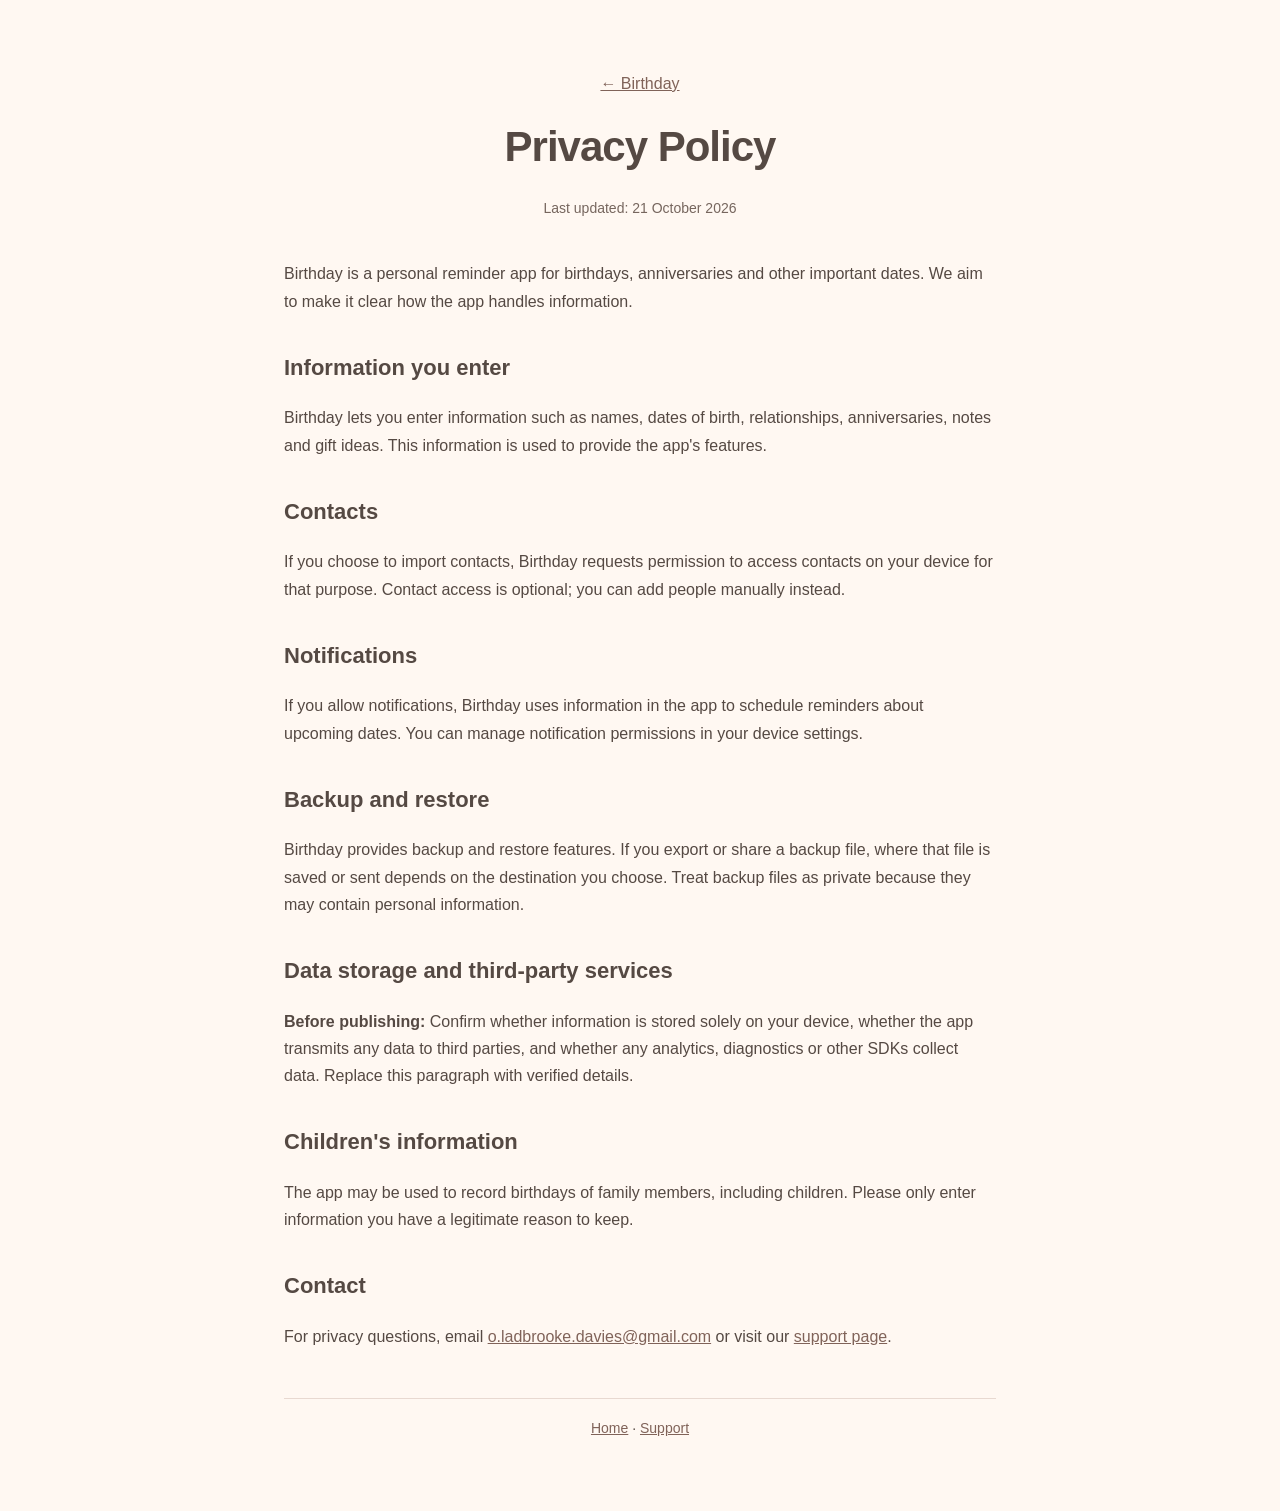
==== privacy.html @ 09cef462 "Add files via upload" ====
<!doctype html><html lang="en"><head><meta charset="utf-8"><meta name="viewport" content="width=device-width,initial-scale=1"><title>Privacy Policy — Birthday</title><link rel="stylesheet" href="style.css"></head><body><main><header><a href="index.html">← Birthday</a><h1>Privacy Policy</h1><p class="small">Last updated: 21 October 2026</p></header><p>Birthday is a personal reminder app for birthdays, anniversaries and other important dates. We aim to make it clear how the app handles information.</p><h2>Information you enter</h2><p>Birthday lets you enter information such as names, dates of birth, relationships, anniversaries, notes and gift ideas. This information is used to provide the app's features.</p><h2>Contacts</h2><p>If you choose to import contacts, Birthday requests permission to access contacts on your device for that purpose. Contact access is optional; you can add people manually instead.</p><h2>Notifications</h2><p>If you allow notifications, Birthday uses information in the app to schedule reminders about upcoming dates. You can manage notification permissions in your device settings.</p><h2>Backup and restore</h2><p>Birthday provides backup and restore features. If you export or share a backup file, where that file is saved or sent depends on the destination you choose. Treat backup files as private because they may contain personal information.</p><h2>Data storage and third-party services</h2><p><strong>Before publishing:</strong> Confirm whether information is stored solely on your device, whether the app transmits any data to third parties, and whether any analytics, diagnostics or other SDKs collect data. Replace this paragraph with verified details.</p><h2>Children's information</h2><p>The app may be used to record birthdays of family members, including children. Please only enter information you have a legitimate reason to keep.</p><h2>Contact</h2><p>For privacy questions, email <a href="mailto:o.ladbrooke.davies@gmail.com">o.ladbrooke.davies@gmail.com</a> or visit our <a href="support.html">support page</a>.</p><footer><a href="index.html">Home</a> · <a href="support.html">Support</a></footer></main></body></html>
---- style.css ----
:root{--cream:#fff8f2;--ink:#554943;--blush:#f1d9d6;--taupe:#9a8178}*{box-sizing:border-box}body{margin:0;background:var(--cream);color:var(--ink);font-family:-apple-system,BlinkMacSystemFont,'Segoe UI',sans-serif;line-height:1.7}main{max-width:760px;margin:0 auto;padding:70px 24px}header{text-align:center;margin-bottom:40px}.mark{display:inline-grid;place-items:center;background:var(--blush);border-radius:25px;width:90px;height:90px;font-size:42px}h1{font-size:42px;letter-spacing:-1px;margin:14px 0 2px}h2{font-size:22px;margin-top:34px}p,li{font-size:16px}a{color:#806359}nav{display:flex;justify-content:center;gap:25px;flex-wrap:wrap;margin-top:24px}footer{border-top:1px solid #e8d9d1;margin-top:48px;padding-top:18px;text-align:center;font-size:14px}.lead{text-align:center;font-size:20px;max-width:520px;margin:0 auto}.panel{background:#fff;border:1px solid #eee0d8;border-radius:20px;padding:22px;margin-top:36px}.small{font-size:14px;color:#76665e}
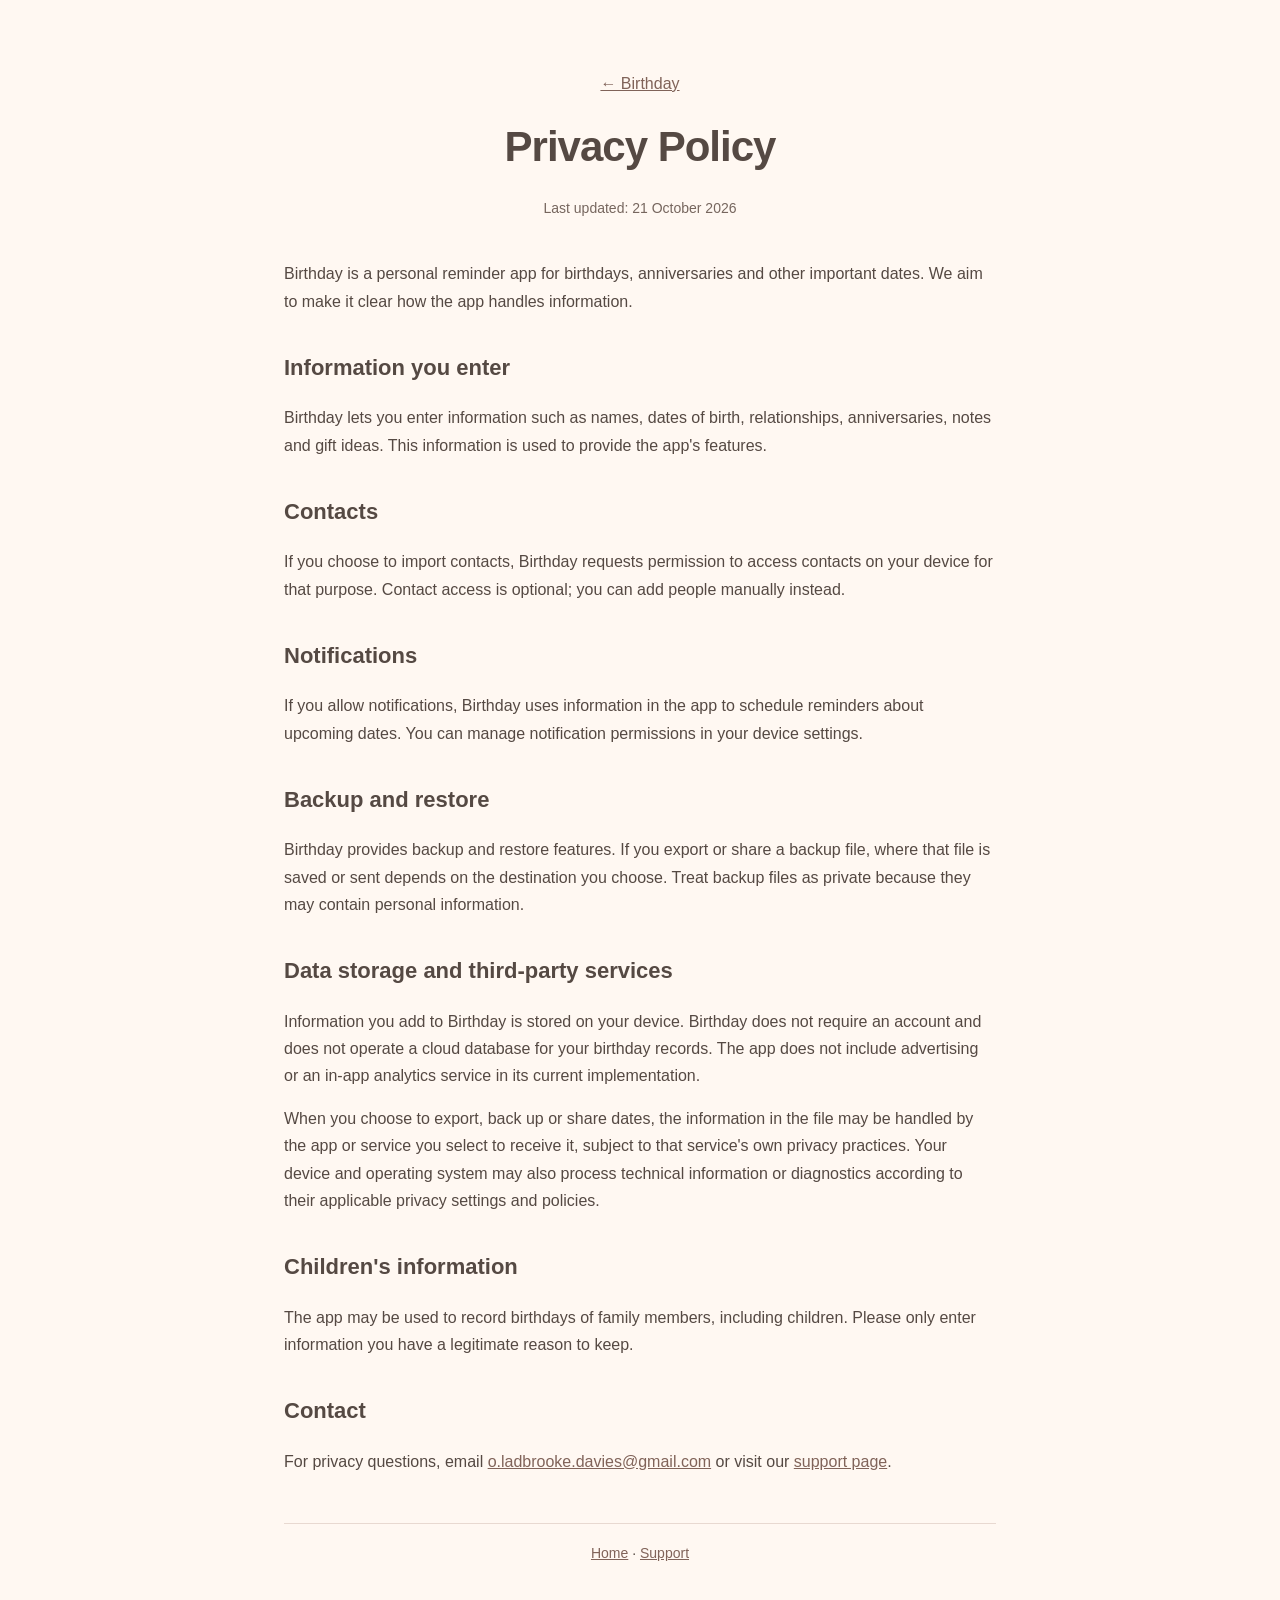
==== commit 5e11187d: "Add files via upload" ====
--- a/privacy.html
+++ b/privacy.html
@@ -1 +1 @@
-<!doctype html><html lang="en"><head><meta charset="utf-8"><meta name="viewport" content="width=device-width,initial-scale=1"><title>Privacy Policy — Birthday</title><link rel="stylesheet" href="style.css"></head><body><main><header><a href="index.html">← Birthday</a><h1>Privacy Policy</h1><p class="small">Last updated: 21 October 2026</p></header><p>Birthday is a personal reminder app for birthdays, anniversaries and other important dates. We aim to make it clear how the app handles information.</p><h2>Information you enter</h2><p>Birthday lets you enter information such as names, dates of birth, relationships, anniversaries, notes and gift ideas. This information is used to provide the app's features.</p><h2>Contacts</h2><p>If you choose to import contacts, Birthday requests permission to access contacts on your device for that purpose. Contact access is optional; you can add people manually instead.</p><h2>Notifications</h2><p>If you allow notifications, Birthday uses information in the app to schedule reminders about upcoming dates. You can manage notification permissions in your device settings.</p><h2>Backup and restore</h2><p>Birthday provides backup and restore features. If you export or share a backup file, where that file is saved or sent depends on the destination you choose. Treat backup files as private because they may contain personal information.</p><h2>Data storage and third-party services</h2><p><strong>Before publishing:</strong> Confirm whether information is stored solely on your device, whether the app transmits any data to third parties, and whether any analytics, diagnostics or other SDKs collect data. Replace this paragraph with verified details.</p><h2>Children's information</h2><p>The app may be used to record birthdays of family members, including children. Please only enter information you have a legitimate reason to keep.</p><h2>Contact</h2><p>For privacy questions, email <a href="mailto:o.ladbrooke.davies@gmail.com">o.ladbrooke.davies@gmail.com</a> or visit our <a href="support.html">support page</a>.</p><footer><a href="index.html">Home</a> · <a href="support.html">Support</a></footer></main></body></html>
+<!doctype html><html lang="en"><head><meta charset="utf-8"><meta name="viewport" content="width=device-width,initial-scale=1"><title>Privacy Policy — Birthday</title><link rel="stylesheet" href="style.css"></head><body><main><header><a href="index.html">← Birthday</a><h1>Privacy Policy</h1><p class="small">Last updated: 21 October 2026</p></header><p>Birthday is a personal reminder app for birthdays, anniversaries and other important dates. We aim to make it clear how the app handles information.</p><h2>Information you enter</h2><p>Birthday lets you enter information such as names, dates of birth, relationships, anniversaries, notes and gift ideas. This information is used to provide the app's features.</p><h2>Contacts</h2><p>If you choose to import contacts, Birthday requests permission to access contacts on your device for that purpose. Contact access is optional; you can add people manually instead.</p><h2>Notifications</h2><p>If you allow notifications, Birthday uses information in the app to schedule reminders about upcoming dates. You can manage notification permissions in your device settings.</p><h2>Backup and restore</h2><p>Birthday provides backup and restore features. If you export or share a backup file, where that file is saved or sent depends on the destination you choose. Treat backup files as private because they may contain personal information.</p><h2>Data storage and third-party services</h2><p>Information you add to Birthday is stored on your device. Birthday does not require an account and does not operate a cloud database for your birthday records. The app does not include advertising or an in-app analytics service in its current implementation.</p><p>When you choose to export, back up or share dates, the information in the file may be handled by the app or service you select to receive it, subject to that service's own privacy practices. Your device and operating system may also process technical information or diagnostics according to their applicable privacy settings and policies.</p><h2>Children's information</h2><p>The app may be used to record birthdays of family members, including children. Please only enter information you have a legitimate reason to keep.</p><h2>Contact</h2><p>For privacy questions, email <a href="mailto:o.ladbrooke.davies@gmail.com">o.ladbrooke.davies@gmail.com</a> or visit our <a href="support.html">support page</a>.</p><footer><a href="index.html">Home</a> · <a href="support.html">Support</a></footer></main></body></html>
